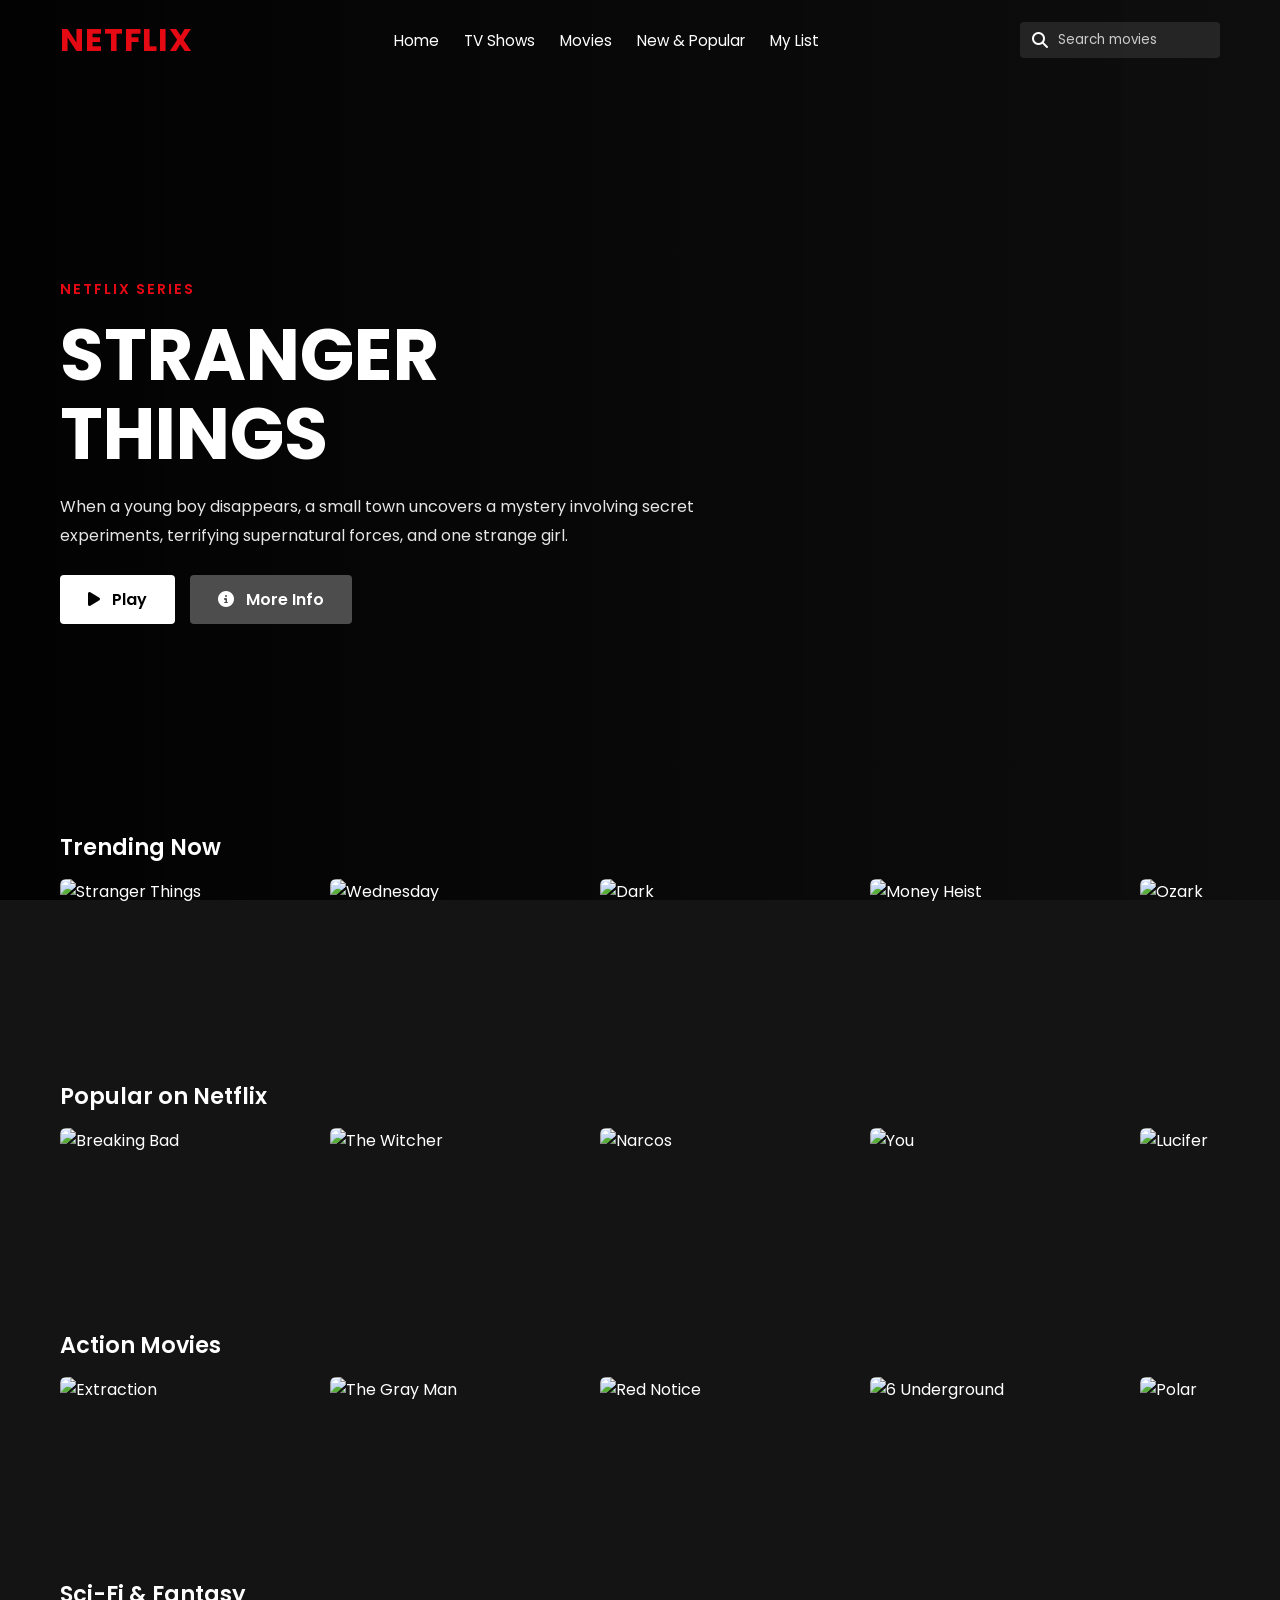
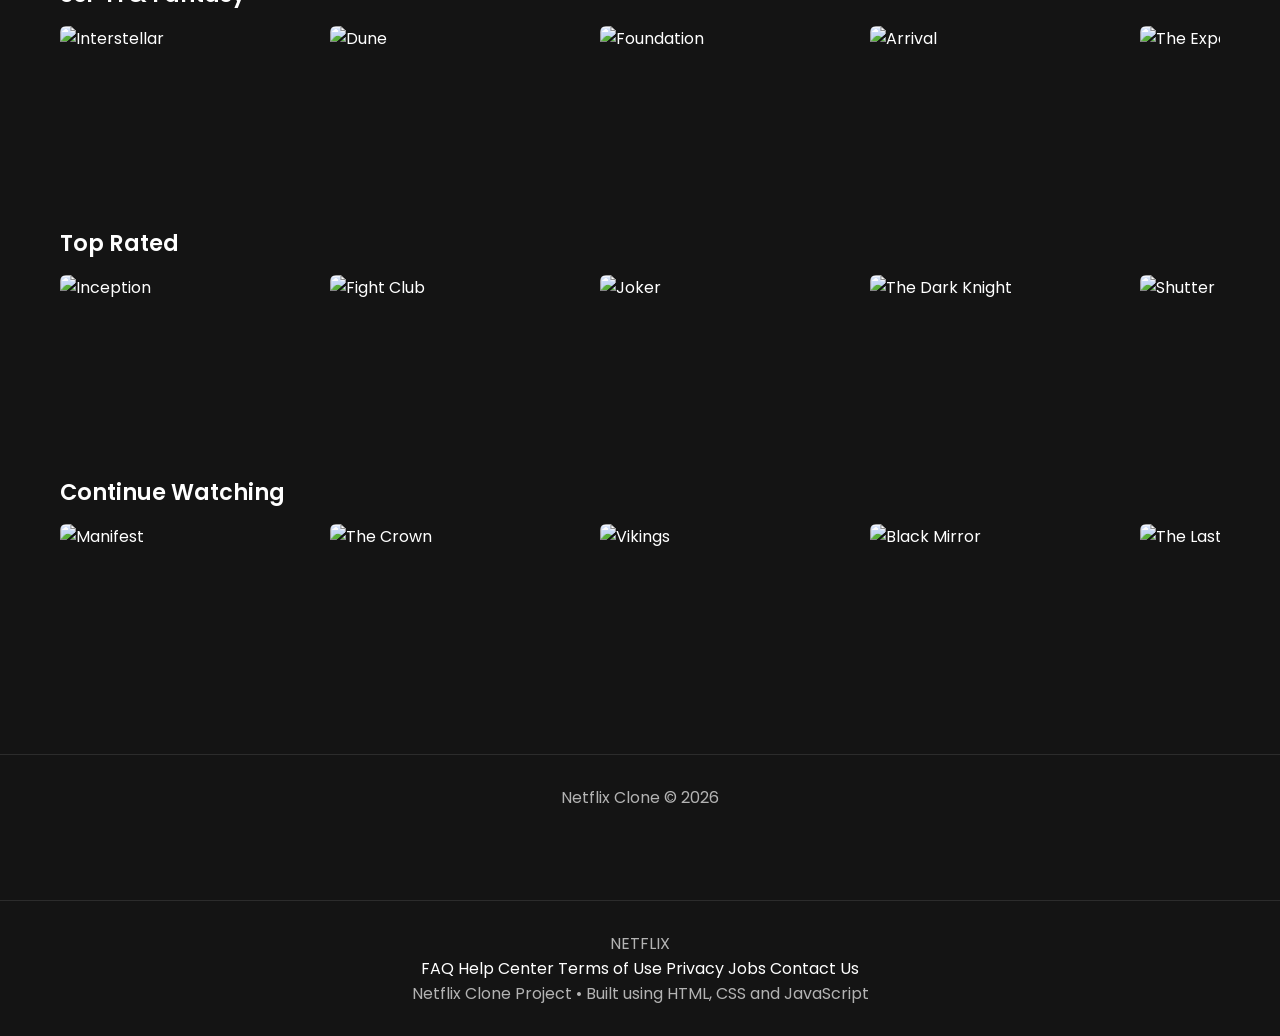
==== index.html @ 15ec1f05 "Commit" ====
<!DOCTYPE html>
<html lang="en">

<head>
    <meta charset="UTF-8">
    <meta name="viewport" content="width=device-width, initial-scale=1.0">

    <title>Netflix Clone</title>

    <!-- Google Font -->
    <link rel="preconnect" href="https://fonts.googleapis.com">
    <link href="https://fonts.googleapis.com/css2?family=Poppins:wght@300;400;500;600;700&display=swap"
        rel="stylesheet">

    <!-- Font Awesome -->
    <link rel="stylesheet"
        href="https://cdnjs.cloudflare.com/ajax/libs/font-awesome/6.5.1/css/all.min.css">

    <!-- CSS Files -->
    <link rel="stylesheet" href="./css/style.css">
    <link rel="stylesheet" href="./css/navbar.css">
    <link rel="stylesheet" href="./css/hero.css">
    <link rel="stylesheet" href="./css/carousel.css">
    <link rel="stylesheet" href="./css/responsive.css">
</head>

<body>

    <!-- NAVBAR -->

    <nav class="navbar">

        <div class="logo">
            <a href="#hero">NETFLIX</a>
        </div>

        <ul class="nav-links">

            <li><a href="#hero">Home</a></li>
            <li><a href="#tvshows">TV Shows</a></li>
            <li><a href="#movies">Movies</a></li>
            <li><a href="#trending">New & Popular</a></li>
            <li><a href="#mylist">My List</a></li>

        </ul>
<div class="nav-right">

    <div class="search-box">
        <i class="fas fa-search"></i>
        <input
            type="text"
            id="searchInput"
            placeholder="Search movies"
        >
    </div>

    <div
        class="hamburger"
        id="hamburger"
    >
        ☰
    </div>

</div>

    </nav>

    <!-- MOBILE MENU -->

    <div class="mobile-menu" id="mobileMenu">

        <a href="#hero">Home</a>
        <a href="#tvshows">TV Shows</a>
        <a href="#movies">Movies</a>
        <a href="#trending">New & Popular</a>
        <a href="#mylist">My List</a>

    </div>

    <!-- HERO -->

    <section class="hero" id="hero">

        <div class="hero-overlay"></div>

        <div class="hero-content">

            <span class="hero-tag">
                NETFLIX SERIES
            </span>

            <h1>STRANGER THINGS</h1>

            <p>
                When a young boy disappears, a small town uncovers a mystery involving secret experiments,
                terrifying supernatural forces, and one strange girl.
            </p>

            <div class="hero-buttons">

                <button class="play-btn">
                    <i class="fa-solid fa-play"></i>
                    Play
                </button>

                <button class="info-btn">
                    <i class="fa-solid fa-circle-info"></i>
                    More Info
                </button>

            </div>

        </div>

    </section>

    <!-- MOVIE ROWS GENERATED HERE -->

    <main id="movie-sections">

    </main>

    <!-- FOOTER -->

    <footer>

        <p>
            Netflix Clone © 2026
        </p>

    </footer>

    <!-- JS -->

   <footer class="footer">

    <div class="footer-container">

        <div class="footer-logo">
            NETFLIX
        </div>

        <div class="footer-links">

            <a href="#">FAQ</a>
            <a href="#">Help Center</a>
            <a href="#">Terms of Use</a>
            <a href="#">Privacy</a>
            <a href="#">Jobs</a>
            <a href="#">Contact Us</a>

        </div>

        <p class="footer-text">
            Netflix Clone Project • Built using HTML, CSS and JavaScript
        </p>

    </div>

</footer>

<script src="js/data.js"></script>
<script src="js/movies.js"></script>
<script src="js/carousel.js"></script>
<script src="js/app.js"></script>

</body>
</html>
---- css/style.css ----
/* =========================
GLOBAL RESET
========================= */

*{
    margin:0;
    padding:0;
    box-sizing:border-box;
    font-family:'Poppins',sans-serif;
}

html{
    scroll-behavior:smooth;
}

body{
    background:#141414;
    color:white;
    overflow-x:hidden;
}

/* =========================
ROOT VARIABLES
========================= */

:root{

    --netflix-red:#e50914;

    --black:#000000;

    --dark:#141414;

    --gray:#808080;

    --light-gray:#b3b3b3;

    --white:#ffffff;

}

/* =========================
COMMON BUTTONS
========================= */

button{
    border:none;
    cursor:pointer;
    transition:0.3s;
}

button:hover{
    opacity:0.9;
}

/* =========================
LINKS
========================= */

a{
    text-decoration:none;
    color:white;
}

/* =========================
LISTS
========================= */

ul{
    list-style:none;
}

/* =========================
IMAGES
========================= */

img{
    max-width:100%;
    display:block;
}

/* =========================
MAIN CONTENT
========================= */

main{
    position:relative;
    z-index:2;
}

/* =========================
FOOTER
========================= */

footer{

    margin-top:60px;

    padding:30px;

    text-align:center;

    color:var(--light-gray);

    border-top:1px solid rgba(255,255,255,0.1);

}

/* =========================
SCROLLBAR
========================= */

::-webkit-scrollbar{
    width:8px;
}

::-webkit-scrollbar-track{
    background:#111;
}

::-webkit-scrollbar-thumb{
    background:#333;
    border-radius:20px;
}

::-webkit-scrollbar-thumb:hover{
    background:#555;
}
---- css/navbar.css ----
/* =========================
NAVBAR
========================= */

.navbar{

    position:fixed;

    top:0;
    left:0;

    width:100%;

    height:80px;

    padding:0 60px;

    display:flex;

    justify-content:space-between;

    align-items:center;

    z-index:1000;

    background:transparent;

    transition:0.3s ease;

}

/* Added by JS on scroll */

.navbar.scrolled{

    background:#000;

    box-shadow:0 2px 15px rgba(0,0,0,0.6);

}

/* =========================
LOGO
========================= */

.logo a{

    color:#e50914;

    font-size:2rem;

    font-weight:700;

    letter-spacing:1px;

}

/* =========================
NAV LINKS
========================= */

.nav-links{

    display:flex;

    gap:25px;

    align-items:center;

}

.nav-links a{

    color:white;

    font-size:0.95rem;

    transition:0.3s;

}

.nav-links a:hover{

    color:#b3b3b3;

}

/* =========================
RIGHT SECTION
========================= */

.nav-right{

    display:flex;

    align-items:center;

    gap:20px;

}

/* =========================
SEARCH BOX
========================= */

.search-box{

    display:flex;

    align-items:center;

    gap:10px;

    background:rgba(255,255,255,0.1);

    padding:8px 12px;

    border-radius:4px;

}

.search-box i{

    color:white;

}

.search-box input{

    background:none;

    border:none;

    outline:none;

    color:white;

    width:150px;

}

.search-box input::placeholder{

    color:#ccc;

}

/* =========================
PROFILE
========================= */

.profile{

    position:relative;

    cursor:pointer;

}

.profile img{

    width:40px;

    height:40px;

    border-radius:4px;

}

/* =========================
DROPDOWN
========================= */

.dropdown{

    position:absolute;

    right:0;

    top:55px;

    width:150px;

    background:#181818;

    border-radius:4px;

    overflow:hidden;

    display:none;

}

.dropdown p{

    padding:12px 15px;

    cursor:pointer;

    transition:0.3s;

}

.dropdown p:hover{

    background:#333;

}

.profile:hover .dropdown{

    display:block;

}

/* =========================
HAMBURGER
========================= */

.hamburger{

    display:none;

    flex-direction:column;

    gap:5px;

    cursor:pointer;

}

.hamburger span{

    width:25px;

    height:3px;

    background:white;

    border-radius:10px;

}

/* =========================
MOBILE MENU
========================= */

.mobile-menu{

    position:fixed;

    top:80px;

    left:0;

    width:100%;

    background:#000;

    display:flex;

    flex-direction:column;

    overflow:hidden;

    max-height:0;

    transition:0.3s ease;

    z-index:999;

}

.mobile-menu.show{

    max-height:400px;

}

.mobile-menu a{

    padding:16px 24px;

    border-bottom:1px solid rgba(255,255,255,0.1);

}

.mobile-menu a:hover{

    background:#111;

}
---- css/hero.css ----
/* =========================
HERO SECTION
========================= */

.hero{

    position:relative;

    width:100%;

    height:100vh;

    display:flex;

    align-items:center;

    padding:0 60px;

    background-image:
    url("https://images.unsplash.com/photo-1489599849927-2ee91cede3ba?auto=format&fit=crop&w=1920&q=80");

    background-size:cover;

    background-position:center;

    background-repeat:no-repeat;

}

/* =========================
OVERLAY
========================= */

.hero-overlay{

    position:absolute;

    inset:0;

    background:
    linear-gradient(
        to right,
        rgba(0,0,0,0.9),
        rgba(0,0,0,0.3)
    ),
    linear-gradient(
        to top,
        #141414,
        transparent
    );

}

/* =========================
CONTENT
========================= */

.hero-content{

    position:relative;

    z-index:2;

    max-width:650px;

}

/* =========================
TAG
========================= */

.hero-tag{

    display:inline-block;

    color:#e50914;

    font-size:0.9rem;

    font-weight:600;

    letter-spacing:2px;

    margin-bottom:15px;

}

/* =========================
TITLE
========================= */

.hero-content h1{

    font-size:4.5rem;

    font-weight:700;

    margin-bottom:20px;

    line-height:1.1;

}

/* =========================
DESCRIPTION
========================= */

.hero-content p{

    font-size:1rem;

    line-height:1.8;

    color:#e5e5e5;

    margin-bottom:25px;

}

/* =========================
BUTTONS
========================= */

.hero-buttons{

    display:flex;

    gap:15px;

}

/* =========================
PLAY BUTTON
========================= */

.play-btn{

    background:white;

    color:black;

    padding:12px 28px;

    border-radius:4px;

    font-size:1rem;

    font-weight:600;

}

.play-btn:hover{

    background:#ddd;

}

/* =========================
INFO BUTTON
========================= */

.info-btn{

    background:rgba(109,109,110,0.7);

    color:white;

    padding:12px 28px;

    border-radius:4px;

    font-size:1rem;

    font-weight:600;

}

.info-btn:hover{

    background:rgba(109,109,110,0.5);

}

/* =========================
BUTTON ICONS
========================= */

.play-btn i,
.info-btn i{

    margin-right:8px;

}
/* =========================
HERO SLIDER TRANSITION
========================= */

.hero{
    transition:
    background-image 1s ease-in-out;
}
---- css/carousel.css ----
/* =========================
MOVIE SECTIONS
========================= */

.movie-section{

    padding:20px 60px;

    margin-top:10px;

}

.movie-section h2{

    font-size:1.4rem;

    margin-bottom:15px;

    font-weight:600;

}

/* =========================
CAROUSEL WRAPPER
========================= */

.carousel-wrapper{

    position:relative;

}

/* =========================
CAROUSEL
========================= */

.carousel{

    display:flex;

    gap:10px;

    overflow-x:auto;

    scroll-behavior:smooth;

    scrollbar-width:none;

}

.carousel::-webkit-scrollbar{

    display:none;

}

/* =========================
MOVIE CARD
========================= */

.card{

    position:relative;

    min-width:260px;

    height:150px;

    border-radius:6px;

    overflow:hidden;

    cursor:pointer;

    transition:0.3s ease;

    flex-shrink:0;

}

.card img{

    width:100%;

    height:100%;

    object-fit:cover;

}

/* =========================
NETFLIX HOVER EFFECT
========================= */

.card:hover{

    transform:scale(1.12);

    z-index:20;

    box-shadow:
    0 10px 30px rgba(0,0,0,0.8);

}

/* =========================
MOVIE TITLE OVERLAY
========================= */

.movie-title{

    position:absolute;

    bottom:0;

    left:0;

    width:100%;

    padding:12px;

    background:
    linear-gradient(
        transparent,
        rgba(0,0,0,0.95)
    );

    font-size:0.9rem;

    font-weight:600;

    opacity:0;

    transition:0.3s ease;

}

.card:hover .movie-title{

    opacity:1;

}

/* =========================
SCROLL BUTTONS
========================= */

.scroll-btn{

    position:absolute;

    top:0;

    width:55px;

    height:100%;

    border:none;

    color:white;

    font-size:2rem;

    background:
    rgba(0,0,0,0.6);

    cursor:pointer;

    z-index:30;

    opacity:0;

    transition:0.3s ease;

}

.carousel-wrapper:hover .scroll-btn{

    opacity:1;

}

/* =========================
LEFT BUTTON
========================= */

.left{

    left:0;

}

/* =========================
RIGHT BUTTON
========================= */

.right{

    right:0;

}

/* =========================
BUTTON HOVER
========================= */

.scroll-btn:hover{

    background:
    rgba(0,0,0,0.9);

}

/* =========================
MOVIE CONTAINER
========================= */

#movie-sections{

    margin-top:-100px;

    position:relative;

    z-index:5;

}
---- css/responsive.css ----
/* =========================
LARGE LAPTOPS
========================= */

@media(max-width:1200px){

    .navbar{
        padding:0 40px;
    }

    .hero{
        padding:0 40px;
    }

    .movie-section{
        padding:20px 40px;
    }

    .card{
        min-width:240px;
        height:140px;
    }

}

/* =========================
LAPTOPS
========================= */

@media(max-width:992px){

    .hero-content h1{
        font-size:3.5rem;
    }

    .hero-content p{
        max-width:550px;
    }

    .card{
        min-width:220px;
        height:130px;
    }

}

/* =========================
TABLETS
========================= */

@media(max-width:768px){

    /* NAVBAR */

    .nav-links{
        display:none;
    }

    .search-box{
        display:none;
    }

    .hamburger{
        display:flex;
    }

    .navbar{
        padding:0 20px;
    }

    /* HERO */

    .hero{
        padding:0 20px;
    }

    .hero-content{
        max-width:90%;
    }

    .hero-content h1{
        font-size:3rem;
    }

    .hero-content p{
        font-size:0.95rem;
    }

    /* CAROUSEL */

    .movie-section{
        padding:20px;
    }

    .card{
        min-width:200px;
        height:120px;
    }

    .scroll-btn{
        width:45px;
    }

}

/* =========================
MOBILE
========================= */

@media(max-width:576px){

    .logo a{
        font-size:1.6rem;
    }

    .hero-content h1{
        font-size:2.4rem;
    }

    .hero-content p{
        font-size:0.9rem;
        line-height:1.6;
    }

    .hero-buttons{
        flex-wrap:wrap;
    }

    .play-btn,
    .info-btn{
        padding:10px 20px;
        font-size:0.9rem;
    }

    .card{
        min-width:180px;
        height:110px;
    }

}

/* =========================
SMALL MOBILE
========================= */

@media(max-width:400px){

    .navbar{
        height:70px;
    }

    .mobile-menu{
        top:70px;
    }

    .hero-content h1{
        font-size:2rem;
    }

    .hero-tag{
        font-size:0.8rem;
    }

    .card{
        min-width:160px;
        height:100px;
    }

    .movie-section h2{
        font-size:1.1rem;
    }

}
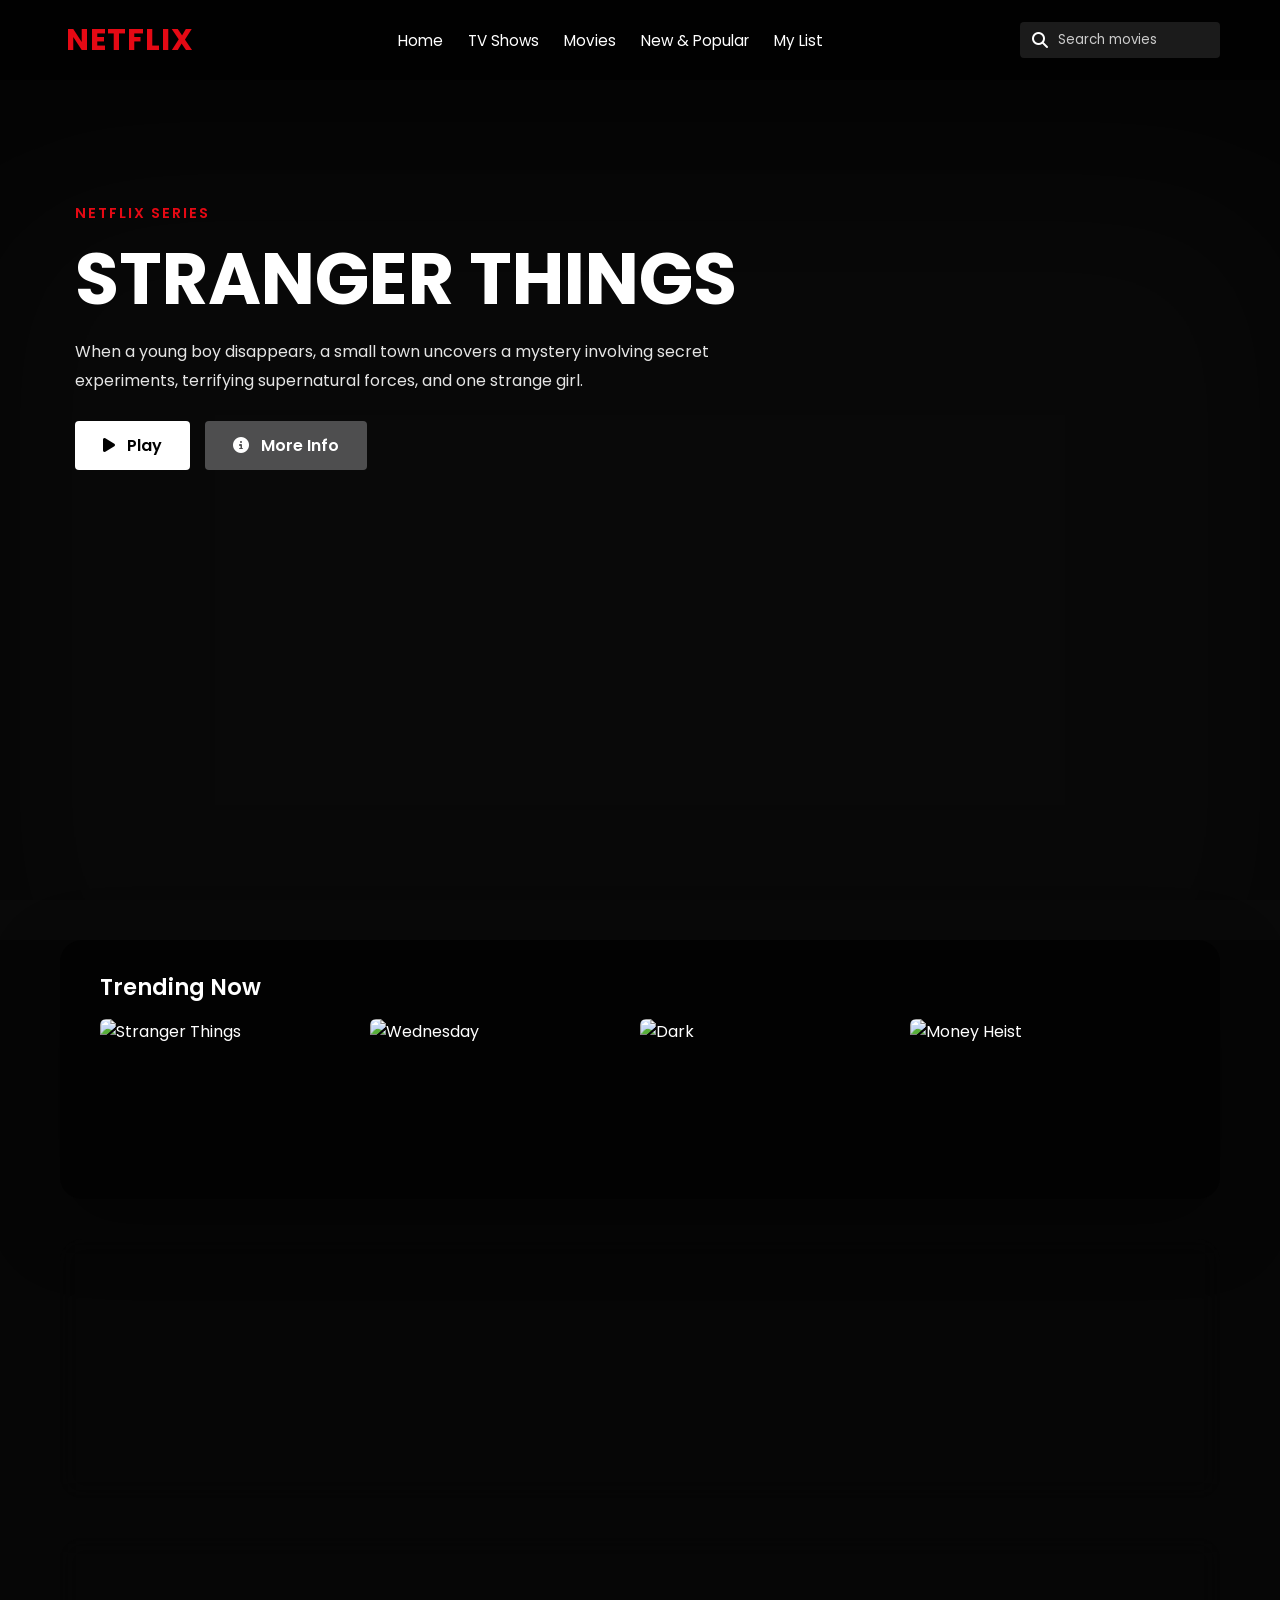
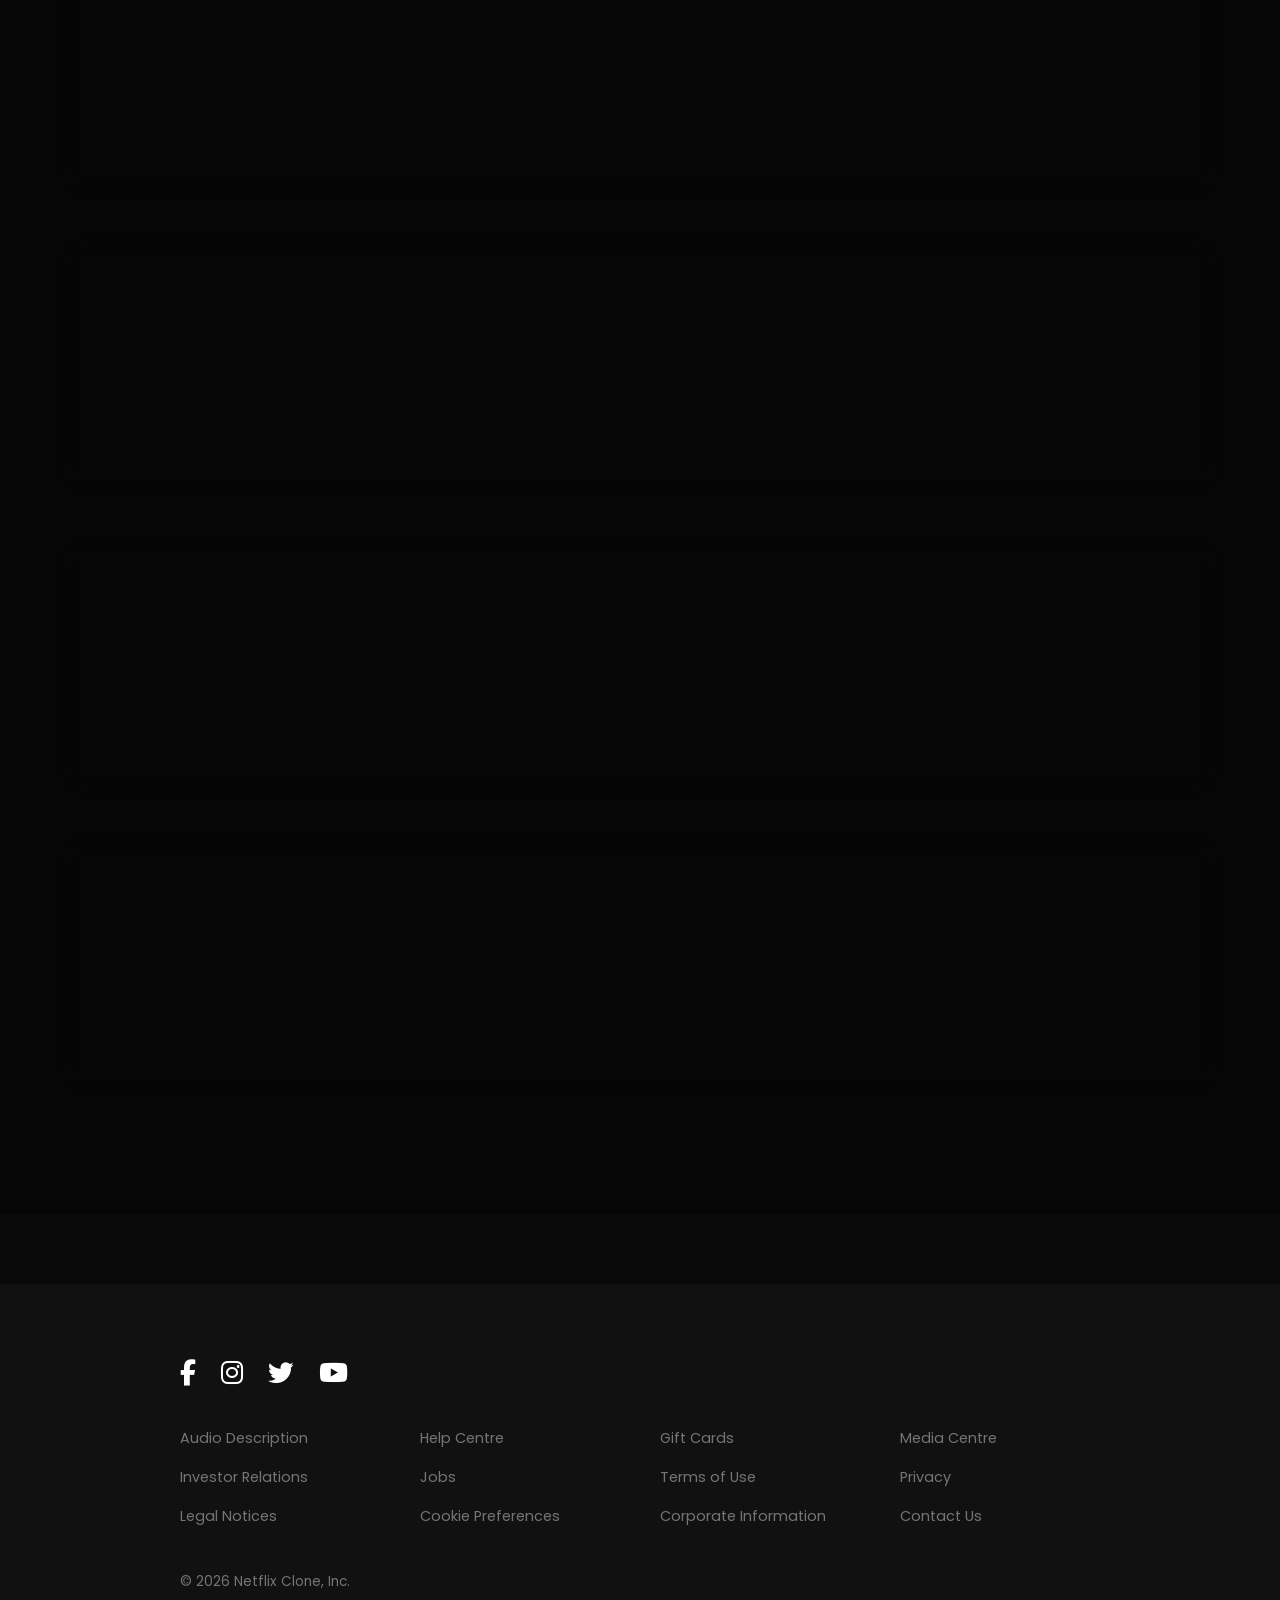
==== commit 44787efb: "Commit" ====
--- a/index.html
+++ b/index.html
@@ -34,15 +34,18 @@
             <a href="#hero">NETFLIX</a>
         </div>
 
-        <ul class="nav-links">
+<ul class="nav-links">
+    <li><a href="index.html">Home</a></li>
 
-            <li><a href="#hero">Home</a></li>
-            <li><a href="#tvshows">TV Shows</a></li>
-            <li><a href="#movies">Movies</a></li>
-            <li><a href="#trending">New & Popular</a></li>
-            <li><a href="#mylist">My List</a></li>
+    <li><a href="shows.html">TV Shows</a></li>
 
-        </ul>
+    <li><a href="movies.html">Movies</a></li>
+
+    <li><a href="new-popular.html">New & Popular</a></li>
+
+    <li><a href="mylist.html">My List</a></li>
+</ul>
+
 <div class="nav-right">
 
     <div class="search-box">
@@ -79,7 +82,7 @@
 
     <!-- HERO -->
 
-    <section class="hero" id="hero">
+    <section class="hero" id="hero" data-slider="true">
 
         <div class="hero-overlay"></div>
 
@@ -122,37 +125,56 @@
 
     <!-- FOOTER -->
 
-    <footer>
-
-        <p>
-            Netflix Clone © 2026
-        </p>
-
-    </footer>
+   
 
     <!-- JS -->
 
-   <footer class="footer">
+<footer class="footer">
 
     <div class="footer-container">
 
-        <div class="footer-logo">
-            NETFLIX
+        <div class="social-icons">
+
+            <a href="#"><i class="fab fa-facebook-f"></i></a>
+
+            <a href="#"><i class="fab fa-instagram"></i></a>
+
+            <a href="#"><i class="fab fa-twitter"></i></a>
+
+            <a href="#"><i class="fab fa-youtube"></i></a>
+
         </div>
 
         <div class="footer-links">
 
-            <a href="#">FAQ</a>
-            <a href="#">Help Center</a>
-            <a href="#">Terms of Use</a>
-            <a href="#">Privacy</a>
-            <a href="#">Jobs</a>
-            <a href="#">Contact Us</a>
+            <div class="footer-column">
+                <a href="#">Audio Description</a>
+                <a href="#">Investor Relations</a>
+                <a href="#">Legal Notices</a>
+            </div>
+
+            <div class="footer-column">
+                <a href="#">Help Centre</a>
+                <a href="#">Jobs</a>
+                <a href="#">Cookie Preferences</a>
+            </div>
+
+            <div class="footer-column">
+                <a href="#">Gift Cards</a>
+                <a href="#">Terms of Use</a>
+                <a href="#">Corporate Information</a>
+            </div>
+
+            <div class="footer-column">
+                <a href="#">Media Centre</a>
+                <a href="#">Privacy</a>
+                <a href="#">Contact Us</a>
+            </div>
 
         </div>
 
-        <p class="footer-text">
-            Netflix Clone Project • Built using HTML, CSS and JavaScript
+        <p class="copyright">
+            © 2026 Netflix Clone, Inc.
         </p>
 
     </div>
--- a/css/style.css
+++ b/css/style.css
@@ -14,9 +14,11 @@
 }
 
 body{
-    background:#141414;
+    background:#090909;
     color:white;
     overflow-x:hidden;
+    /* keep body padding equal to navbar height so there is no gap below the fixed nav */
+    padding-top:80px;
 }
 
 /* =========================
@@ -92,17 +94,99 @@
 FOOTER
 ========================= */
 
-footer{
-
-    margin-top:60px;
-
-    padding:30px;
-
-    text-align:center;
-
-    color:var(--light-gray);
-
-    border-top:1px solid rgba(255,255,255,0.1);
+/* =========================
+FOOTER
+========================= */
+
+.footer{
+    background:#111;
+    color:#757575;
+    padding:70px 0 40px;
+    margin-top:70px;
+}
+
+.footer-container{
+    max-width:1000px;
+    margin:0 auto;
+    padding:0 40px;
+}
+
+.social-icons{
+    display:flex;
+    gap:25px;
+    margin-bottom:35px;
+}
+
+.social-icons a{
+    color:#fff;
+    font-size:1.6rem;
+    transition:.3s;
+}
+
+.social-icons a:hover{
+    color:#e50914;
+}
+
+.footer-links{
+    display:grid;
+    grid-template-columns:repeat(4,1fr);
+    gap:40px;
+}
+
+.footer-column{
+    display:flex;
+    flex-direction:column;
+    gap:18px;
+}
+
+.footer-column a{
+    color:#757575;
+    text-decoration:none;
+    font-size:0.9rem;
+    transition:.3s;
+}
+
+.footer-column a:hover{
+    color:#fff;
+    text-decoration:underline;
+}
+
+.copyright{
+    margin-top:45px;
+    font-size:0.85rem;
+    color:#757575;
+}
+
+/* =========================
+RESPONSIVE FOOTER
+========================= */
+
+@media(max-width:768px){
+
+    .footer-links{
+        grid-template-columns:repeat(2,1fr);
+        gap:25px;
+    }
+
+    .social-icons{
+        justify-content:center;
+    }
+
+    .copyright{
+        text-align:center;
+    }
+
+}
+
+@media(max-width:480px){
+
+    .footer-links{
+        grid-template-columns:1fr;
+    }
+
+    .footer-container{
+        padding:0 25px;
+    }
 
 }
 
--- a/css/navbar.css
+++ b/css/navbar.css
@@ -23,7 +23,7 @@
 
     z-index:1000;
 
-    background:transparent;
+    background:rgba(0,0,0,0.88);
 
     transition:0.3s ease;
 
@@ -47,12 +47,20 @@
 
     color:#e50914;
 
-    font-size:2rem;
+    font-size:1.9rem;
 
     font-weight:700;
 
     letter-spacing:1px;
 
+    /* Make the logo fit the navbar height exactly to avoid overlap */
+    display:inline-block;
+    height:80px;
+    line-height:80px;
+    vertical-align:middle;
+    padding:0 6px;
+    box-sizing:border-box;
+
 }
 
 /* =========================
--- a/css/hero.css
+++ b/css/hero.css
@@ -8,46 +8,29 @@
 
     width:100%;
 
-    height:100vh;
+    min-height:calc(100vh - 80px);
 
     display:flex;
 
-    align-items:center;
+    align-items:flex-start;
 
-    padding:0 60px;
+    justify-content:flex-start;
 
+    padding:90px 40px 60px;
+
+    /* create a local stacking context so hero elements don't bleed into other sections */
+    z-index:20;
+    transform:translateZ(0);
     background-image:
-    url("https://images.unsplash.com/photo-1489599849927-2ee91cede3ba?auto=format&fit=crop&w=1920&q=80");
-
+        linear-gradient(
+            rgba(0,0,0,0.94),
+            rgba(0,0,0,0.70)
+        ),
+        url("https://images.unsplash.com/photo-1489599849927-2ee91cede3ba?auto=format&fit=crop&w=1920&q=80");
     background-size:cover;
-
     background-position:center;
-
     background-repeat:no-repeat;
-
-}
-
-/* =========================
-OVERLAY
-========================= */
-
-.hero-overlay{
-
-    position:absolute;
-
-    inset:0;
-
-    background:
-    linear-gradient(
-        to right,
-        rgba(0,0,0,0.9),
-        rgba(0,0,0,0.3)
-    ),
-    linear-gradient(
-        to top,
-        #141414,
-        transparent
-    );
+    box-shadow: inset 0 120px 180px rgba(0,0,0,0.55);
 
 }
 
@@ -59,10 +42,17 @@
 
     position:relative;
 
-    z-index:2;
+    z-index:3;
 
     max-width:650px;
 
+}
+
+/* left-align hero content for section pages */
+.hero-content{
+    margin-left:35px;
+    padding-top:30px;
+    max-width:720px;
 }
 
 /* =========================
@@ -199,3 +189,11 @@
     transition:
     background-image 1s ease-in-out;
 }
+
+.page-banner{
+    min-height:calc(100vh - 80px);
+    display:flex;
+    align-items:flex-end;
+    padding:180px 60px 40px;
+    color:#ffffff;
+}
--- a/css/carousel.css
+++ b/css/carousel.css
@@ -217,10 +217,24 @@
 
 #movie-sections{
 
-    margin-top:-100px;
+    /* ensure movie sections flow after the hero, avoid pulling them upward */
+    margin-top:0;
 
     position:relative;
 
     z-index:5;
 
+    background:#060606;
+    padding-bottom:80px;
+
+}
+
+.movie-section{
+    /* add extra spacing between rows to avoid visual collisions during scroll */
+    margin:40px 60px;
+    padding:30px 40px;
+    background:rgba(0,0,0,0.55);
+    border-radius:22px;
+    backdrop-filter: blur(12px);
+    box-shadow:0 24px 70px rgba(0,0,0,0.35);
 }
--- a/css/responsive.css
+++ b/css/responsive.css
@@ -44,6 +44,18 @@
 
 }
 
+/* Remove the left offset on narrower screens so hero centers correctly */
+@media(max-width:992px){
+    .hero{
+        padding:120px 40px 40px;
+    }
+    .hero-content{
+        margin-left:0;
+        max-width:90%;
+        padding-top:0;
+    }
+}
+
 /* =========================
 TABLETS
 ========================= */
@@ -71,11 +83,12 @@
     /* HERO */
 
     .hero{
-        padding:0 20px;
+        padding:120px 20px 40px;
     }
 
     .hero-content{
         max-width:90%;
+        margin-left:0;
     }
 
     .hero-content h1{
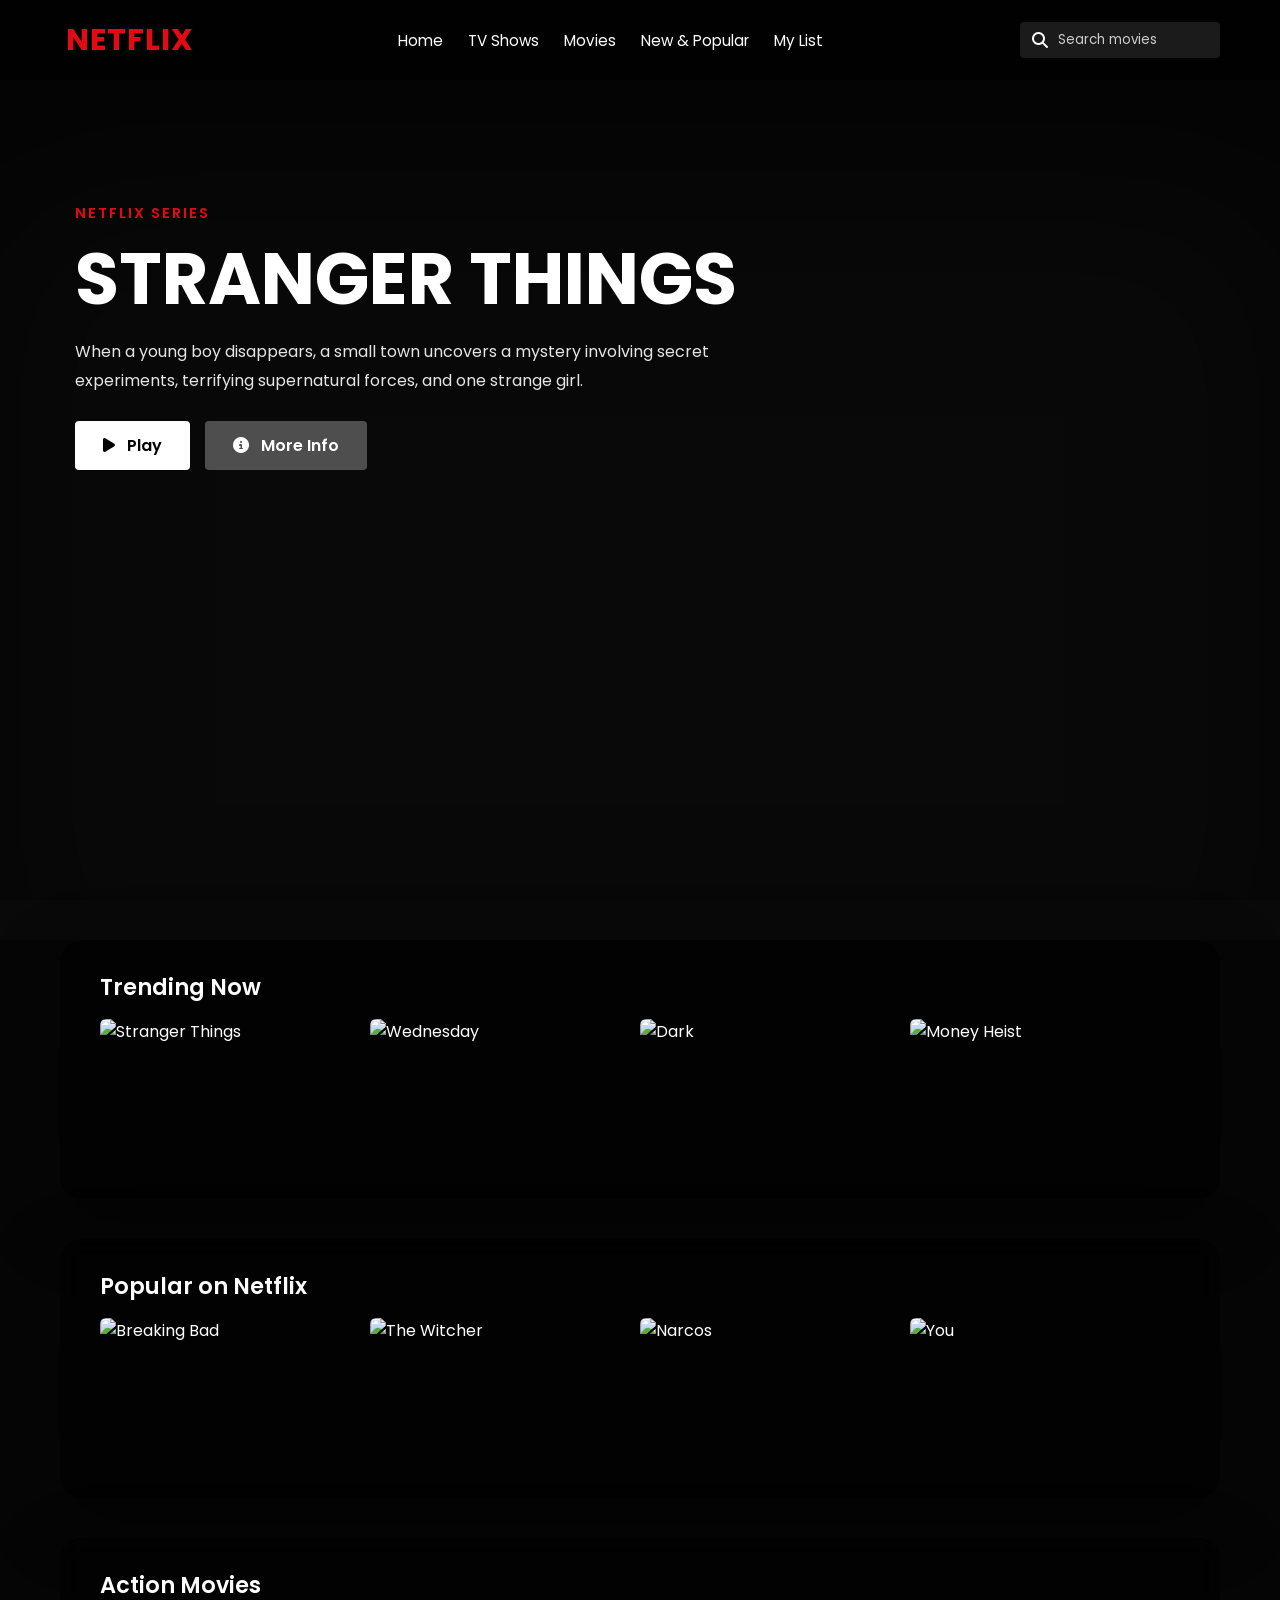
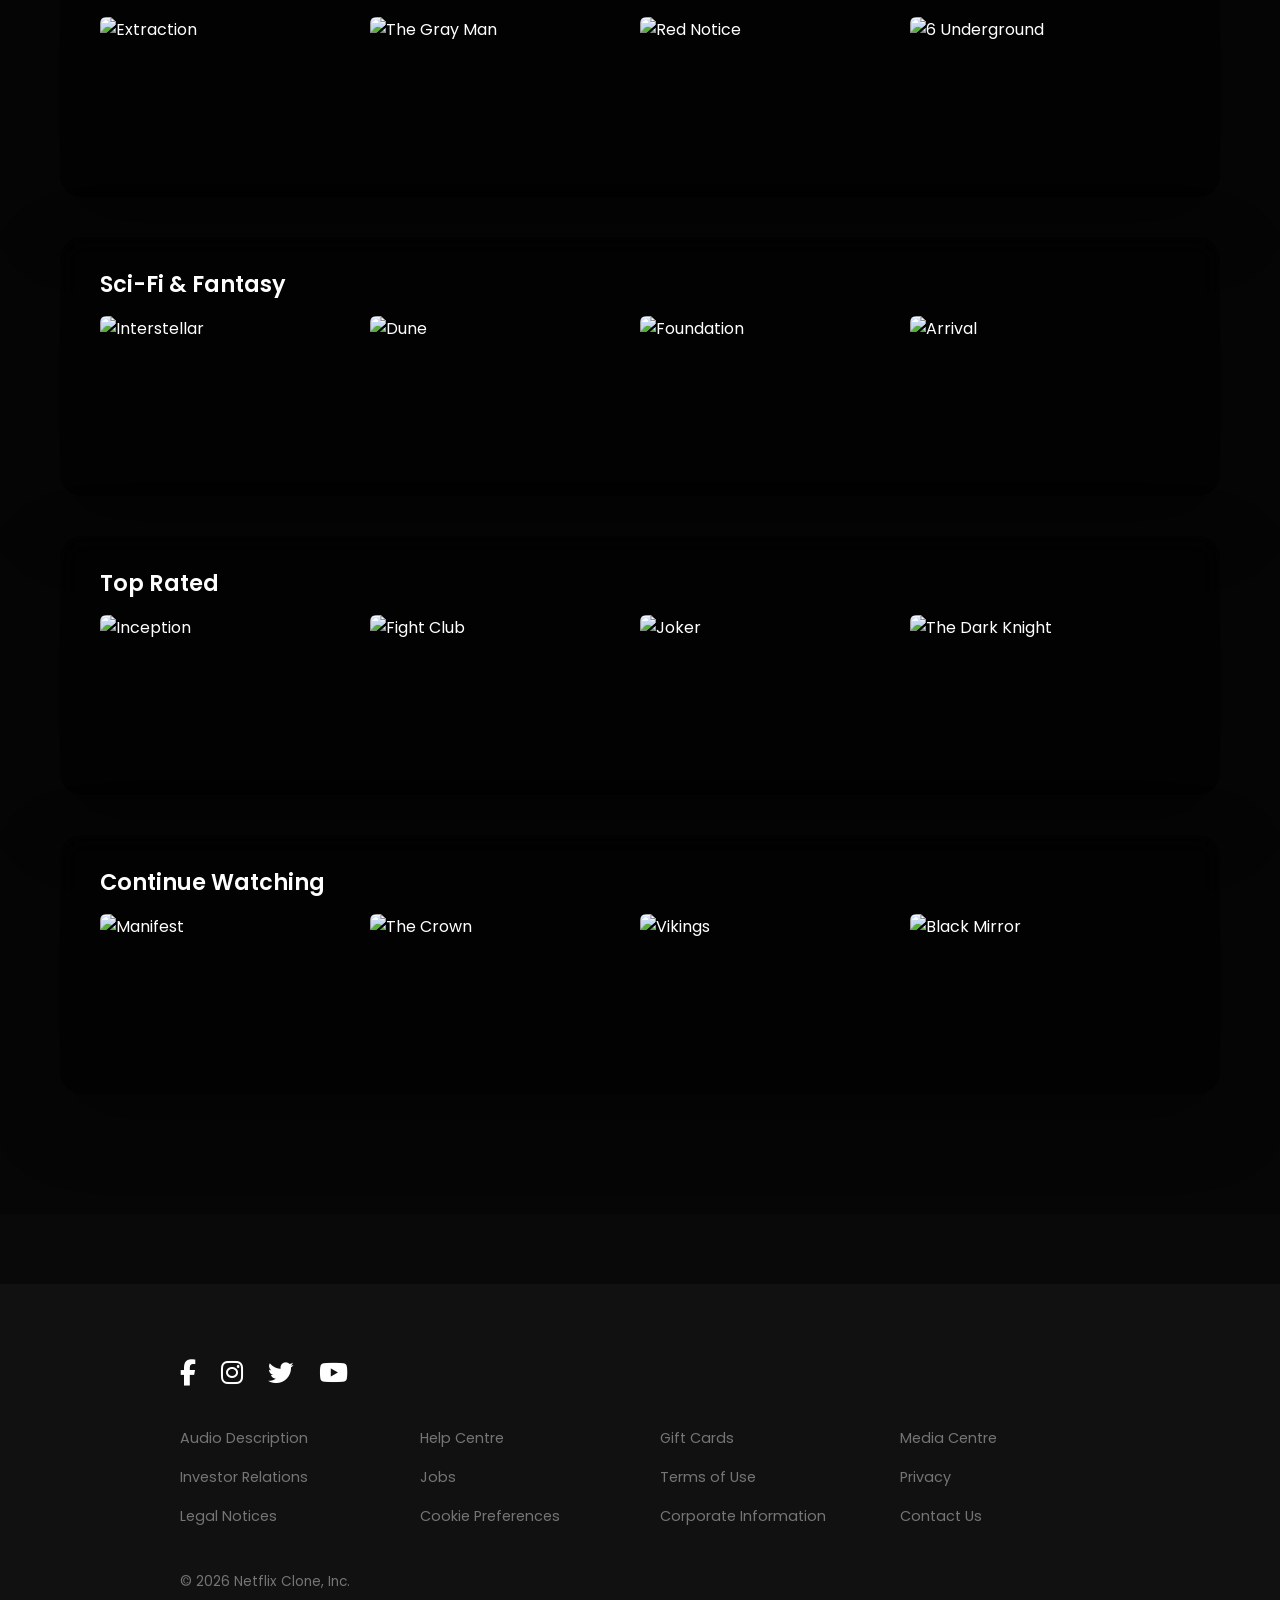
==== commit f04293d2: "Commit" ====
--- a/index.html
+++ b/index.html
@@ -28,57 +28,82 @@
 
     <!-- NAVBAR -->
 
-    <nav class="navbar">
-
-        <div class="logo">
-            <a href="#hero">NETFLIX</a>
-        </div>
-
-<ul class="nav-links">
-    <li><a href="index.html">Home</a></li>
-
-    <li><a href="shows.html">TV Shows</a></li>
-
-    <li><a href="movies.html">Movies</a></li>
-
-    <li><a href="new-popular.html">New & Popular</a></li>
-
-    <li><a href="mylist.html">My List</a></li>
-</ul>
-
-<div class="nav-right">
-
-    <div class="search-box">
-        <i class="fas fa-search"></i>
-        <input
-            type="text"
-            id="searchInput"
-            placeholder="Search movies"
+<!-- NAVBAR -->
+
+<nav class="navbar">
+
+    <div class="logo">
+        <a href="index.html">NETFLIX</a>
+    </div>
+
+    <ul class="nav-links">
+
+        <li><a href="index.html">Home</a></li>
+
+        <li><a href="shows.html">TV Shows</a></li>
+
+        <li><a href="movies.html">Movies</a></li>
+
+        <li><a href="new-popular.html">New & Popular</a></li>
+
+        <li><a href="mylist.html">My List</a></li>
+
+    </ul>
+
+    <div class="nav-right">
+
+        <div class="search-box">
+
+            <i class="fas fa-search"></i>
+
+            <input
+                type="text"
+                id="searchInput"
+                placeholder="Search movies"
+            >
+
+        </div>
+
+        <div
+            class="hamburger"
+            id="hamburger"
         >
+            ☰
+        </div>
+
     </div>
 
-    <div
-        class="hamburger"
-        id="hamburger"
-    >
-        ☰
-    </div>
+</nav>
+
+<!-- MOBILE MENU -->
+
+<div
+    class="mobile-menu"
+    id="mobileMenu"
+>
+
+    <a href="index.html">Home</a>
+
+    <a href="shows.html">TV Shows</a>
+
+    <a href="movies.html">Movies</a>
+
+    <a href="new-popular.html">New & Popular</a>
+
+    <a href="mylist.html">My List</a>
 
 </div>
-
-    </nav>
-
     <!-- MOBILE MENU -->
 
-    <div class="mobile-menu" id="mobileMenu">
-
-        <a href="#hero">Home</a>
-        <a href="#tvshows">TV Shows</a>
-        <a href="#movies">Movies</a>
-        <a href="#trending">New & Popular</a>
-        <a href="#mylist">My List</a>
-
-    </div>
+<div class="mobile-menu" id="mobileMenu">
+
+    <a href="index.html">Home</a>
+    <a href="shows.html">TV Shows</a>
+    <a href="movies.html">Movies</a>
+    <a href="new-popular.html">New & Popular</a>
+    <a href="mylist.html">My List</a>
+
+</div>
 
     <!-- HERO -->
 
--- a/css/navbar.css
+++ b/css/navbar.css
@@ -235,6 +235,16 @@
 
     cursor:pointer;
 
+    z-index:2001;
+
+    position:relative;
+
+    color:white;
+
+    font-size:32px;
+
+    user-select:none;
+
 }
 
 .hamburger span{
@@ -273,9 +283,9 @@
 
     max-height:0;
 
-    transition:0.3s ease;
-
-    z-index:999;
+    transition:all 0.3s ease;
+
+    z-index:2000;
 
 }
 
@@ -297,4 +307,90 @@
 
     background:#111;
 
+}
+
+/* =========================
+MOBILE RESPONSIVE NAVBAR
+========================= */
+
+@media screen and (max-width: 768px){
+
+    .navbar{
+
+        padding:0 20px;
+
+        height:70px;
+
+    }
+
+    .logo a{
+
+        font-size:2rem;
+
+        height:70px;
+
+        line-height:70px;
+
+    }
+
+    .nav-links{
+
+        display:none;
+
+    }
+
+    .search-box{
+
+        display:none;
+
+    }
+
+    .hamburger{
+
+        display:flex;
+
+        align-items:center;
+
+        justify-content:center;
+
+        font-size:32px;
+
+        color:white;
+
+        cursor:pointer;
+
+        z-index:9999;
+
+        position:relative;
+
+    }
+
+    .mobile-menu{
+
+        top:70px;
+
+        left:0;
+
+        width:100%;
+
+        background:#000;
+
+        z-index:9998;
+
+    }
+
+    .mobile-menu a{
+
+        color:white;
+
+        text-decoration:none;
+
+        padding:18px 24px;
+
+        display:block;
+
+        font-size:1rem;
+
+    }
+
 }
--- a/css/responsive.css
+++ b/css/responsive.css
@@ -183,4 +183,100 @@
         font-size:1.1rem;
     }
 
+}
+
+@media (max-width: 768px){
+
+    .navbar{
+        height:70px;
+        padding:0 16px;
+    }
+
+    .logo a{
+        font-size:2rem;
+        line-height:70px;
+        height:70px;
+    }
+
+    .mobile-menu{
+        top:70px;
+    }
+
+    .hero{
+        min-height:100vh;
+        padding:100px 20px 40px;
+        background-position:center center;
+        background-size:cover;
+    }
+
+    .hero-content{
+        width:100%;
+        max-width:100%;
+    }
+
+    .hero-content h1{
+        font-size:3rem;
+        line-height:1.1;
+    }
+
+    .hero-content p{
+        width:100%;
+        font-size:1rem;
+    }
+
+    .hero-buttons{
+        display:flex;
+        gap:10px;
+        flex-wrap:wrap;
+    }
+
+}
+
+@media (max-width:768px){
+
+    .hero{
+
+        min-height:100vh;
+        padding:120px 20px 60px;
+
+        background-position:center;
+        background-size:cover;
+
+    }
+
+    .hero-content{
+
+        width:100%;
+        max-width:100%;
+
+    }
+
+    .hero-content h1{
+
+        font-size:3rem;
+        line-height:1.1;
+
+    }
+
+    .hero-content p{
+
+        width:100%;
+        font-size:1rem;
+
+    }
+
+    .hero-buttons{
+
+        flex-wrap:wrap;
+        gap:12px;
+
+    }
+
+    .play-btn,
+    .info-btn{
+
+        padding:12px 20px;
+
+    }
+
 }
